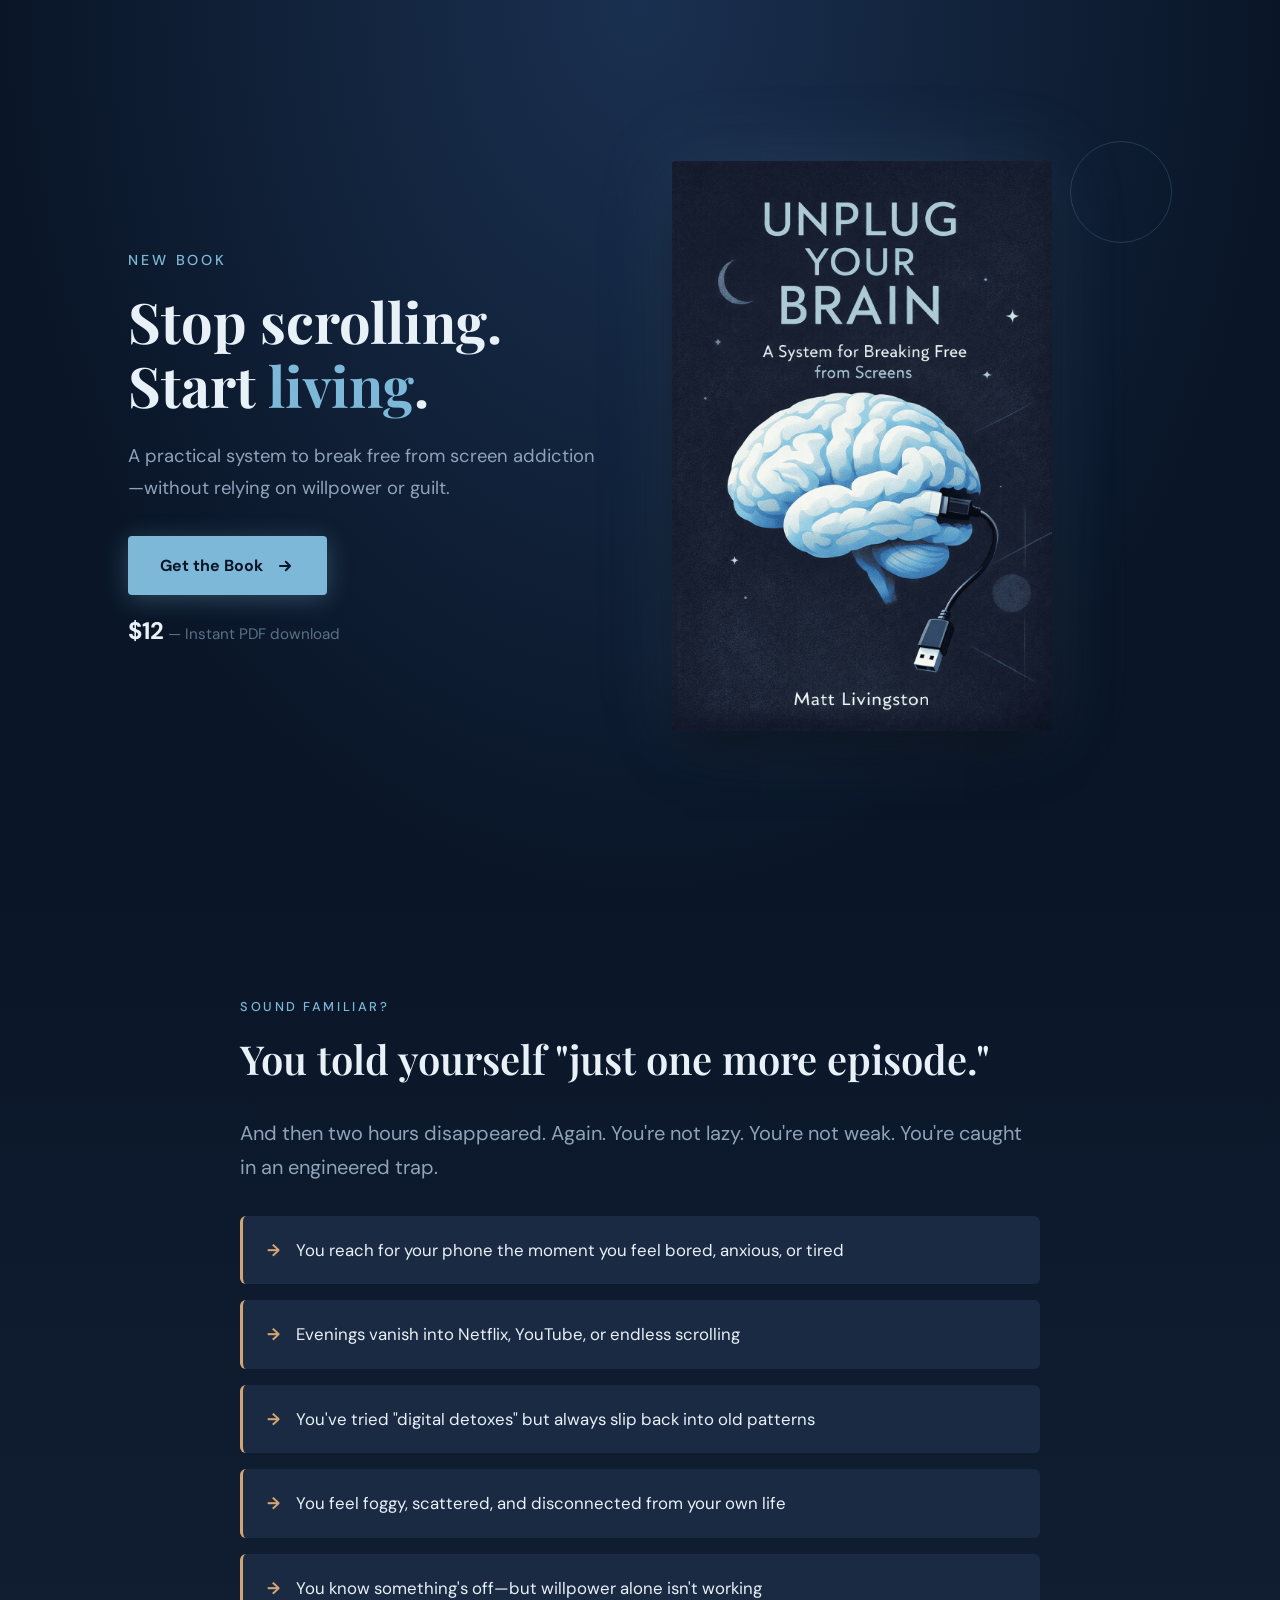
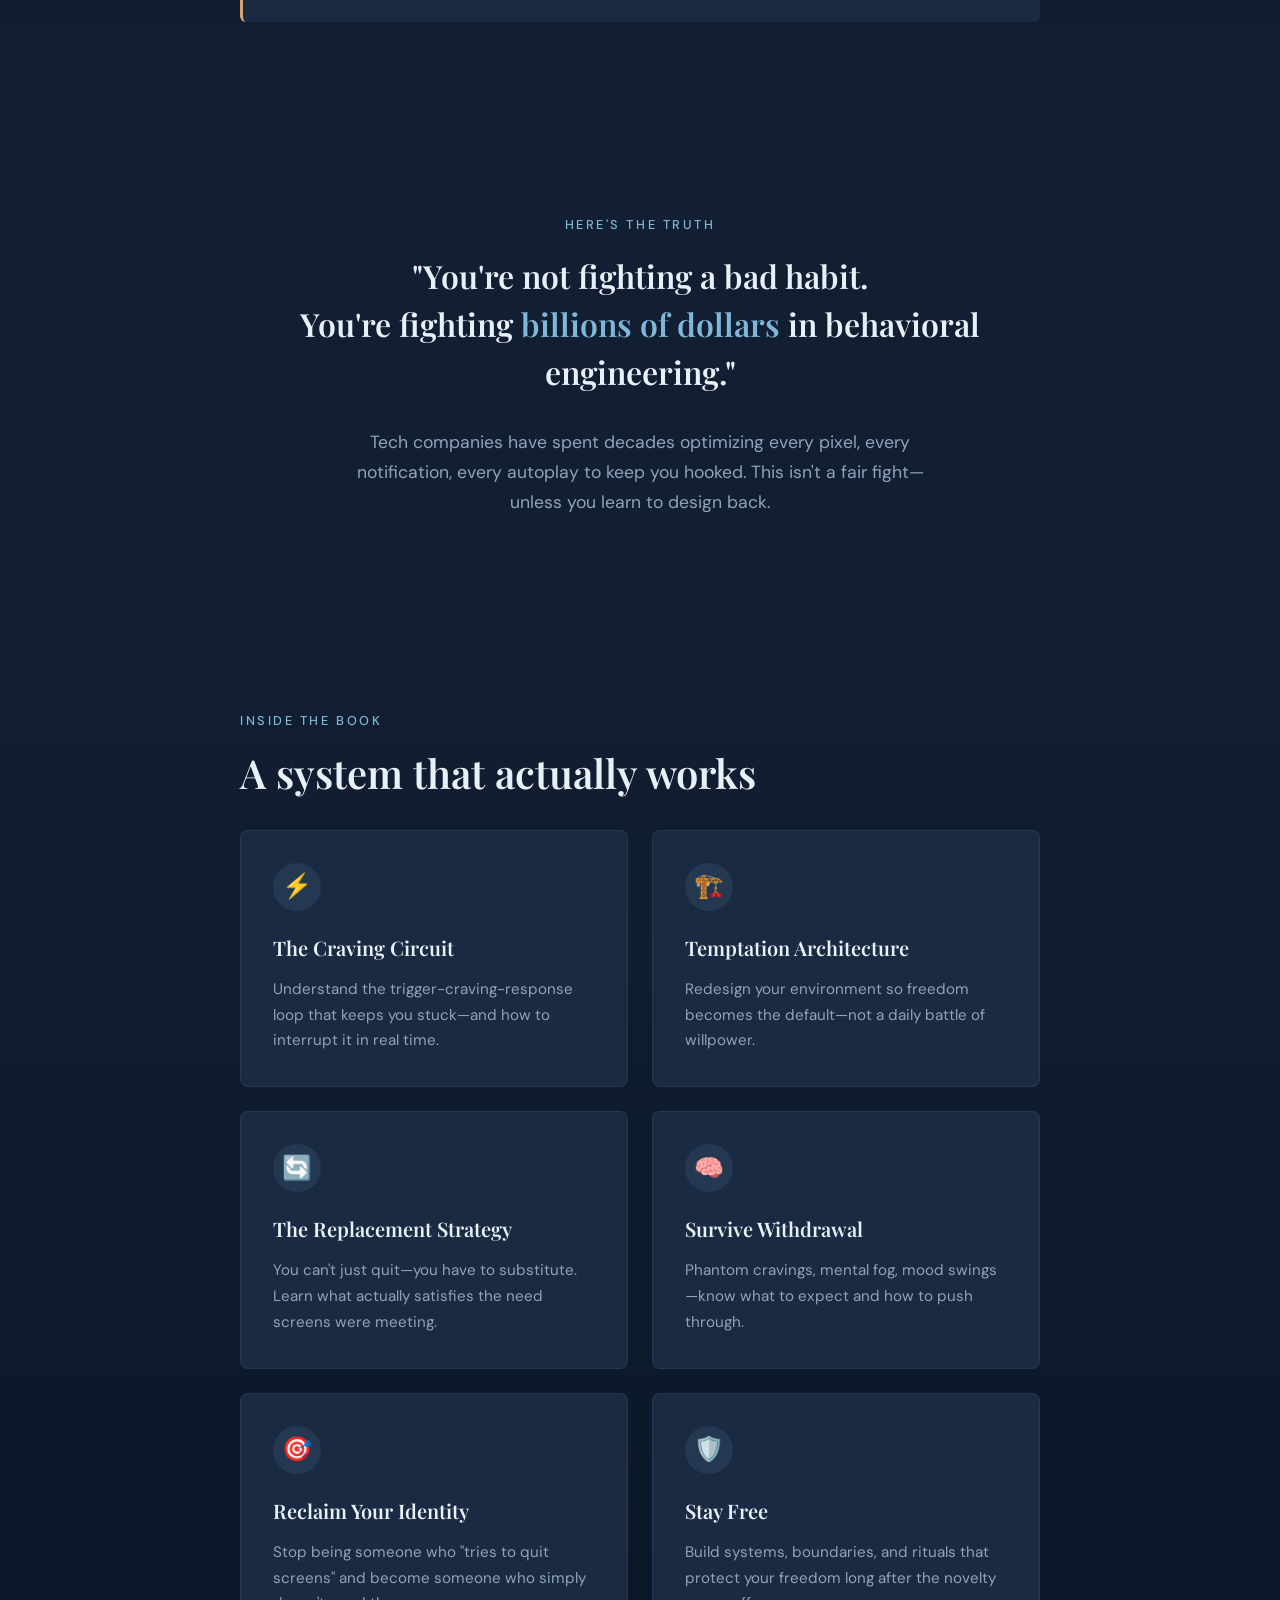
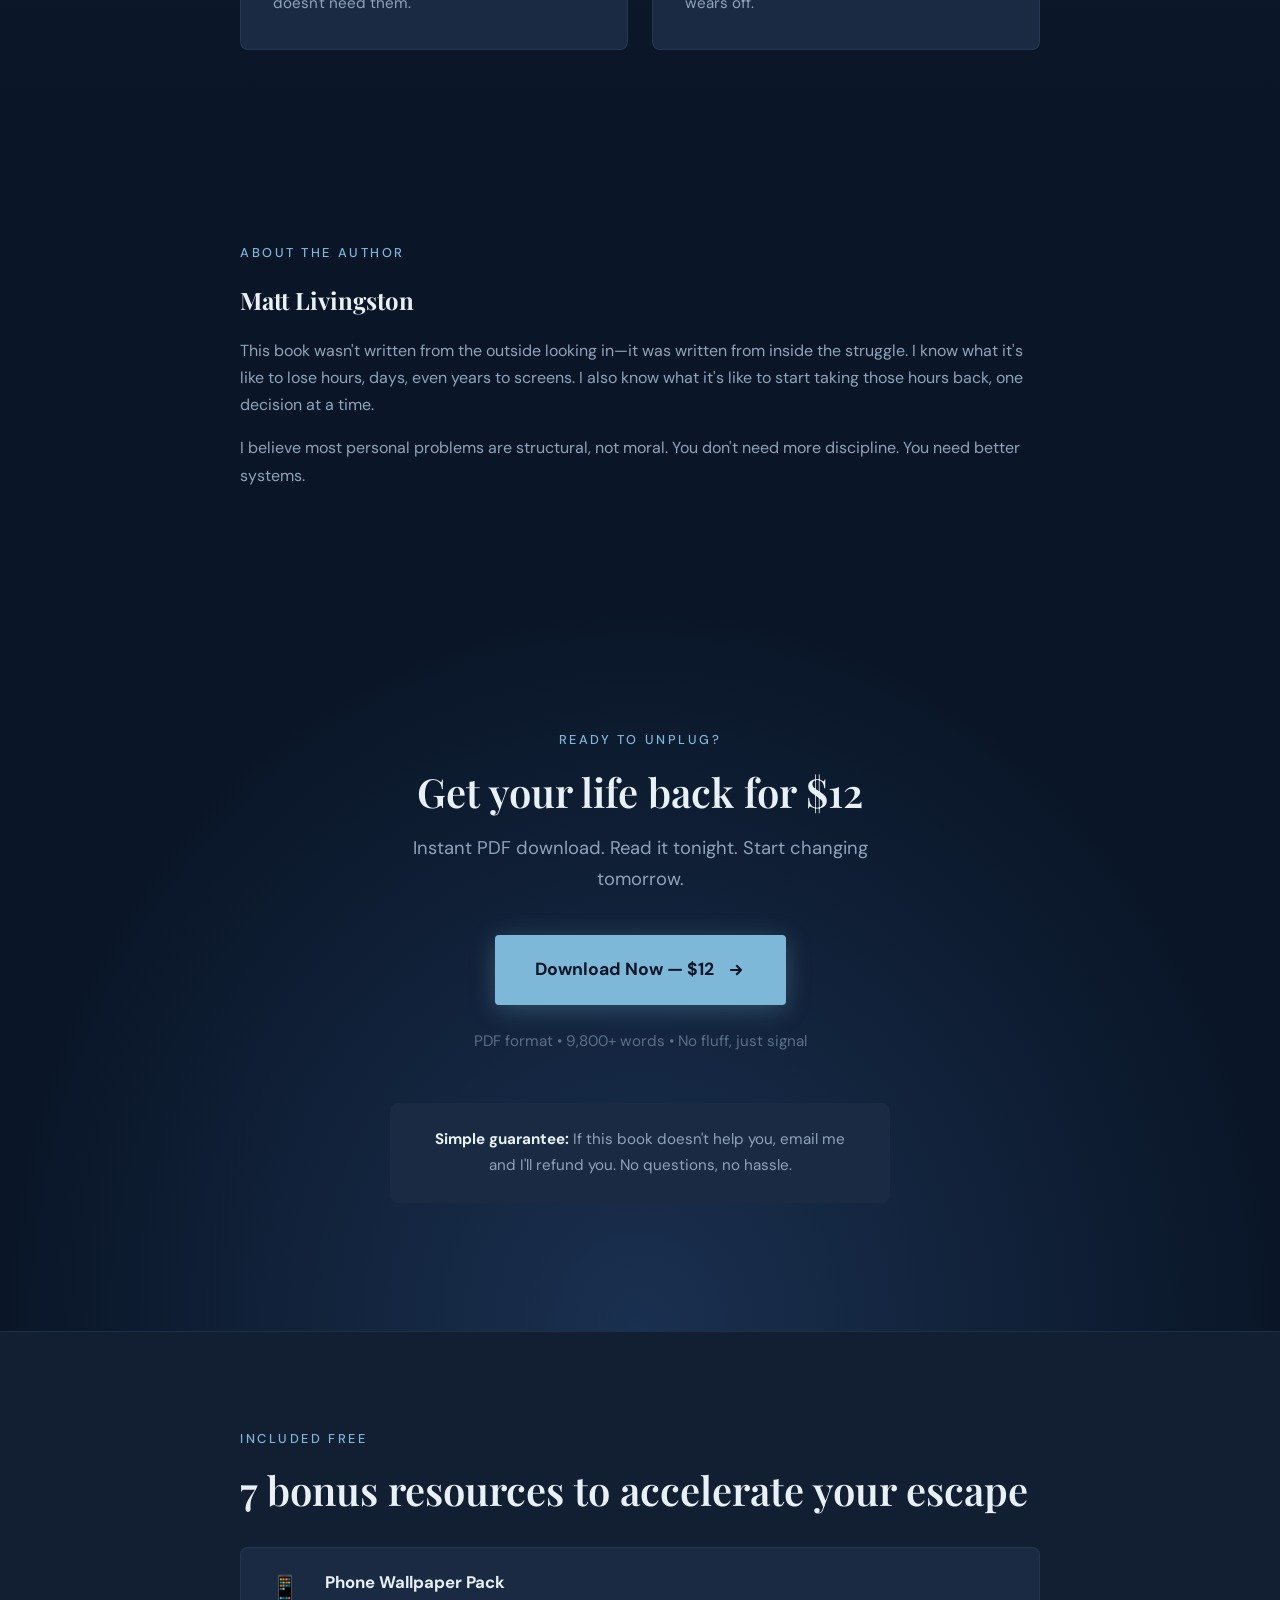
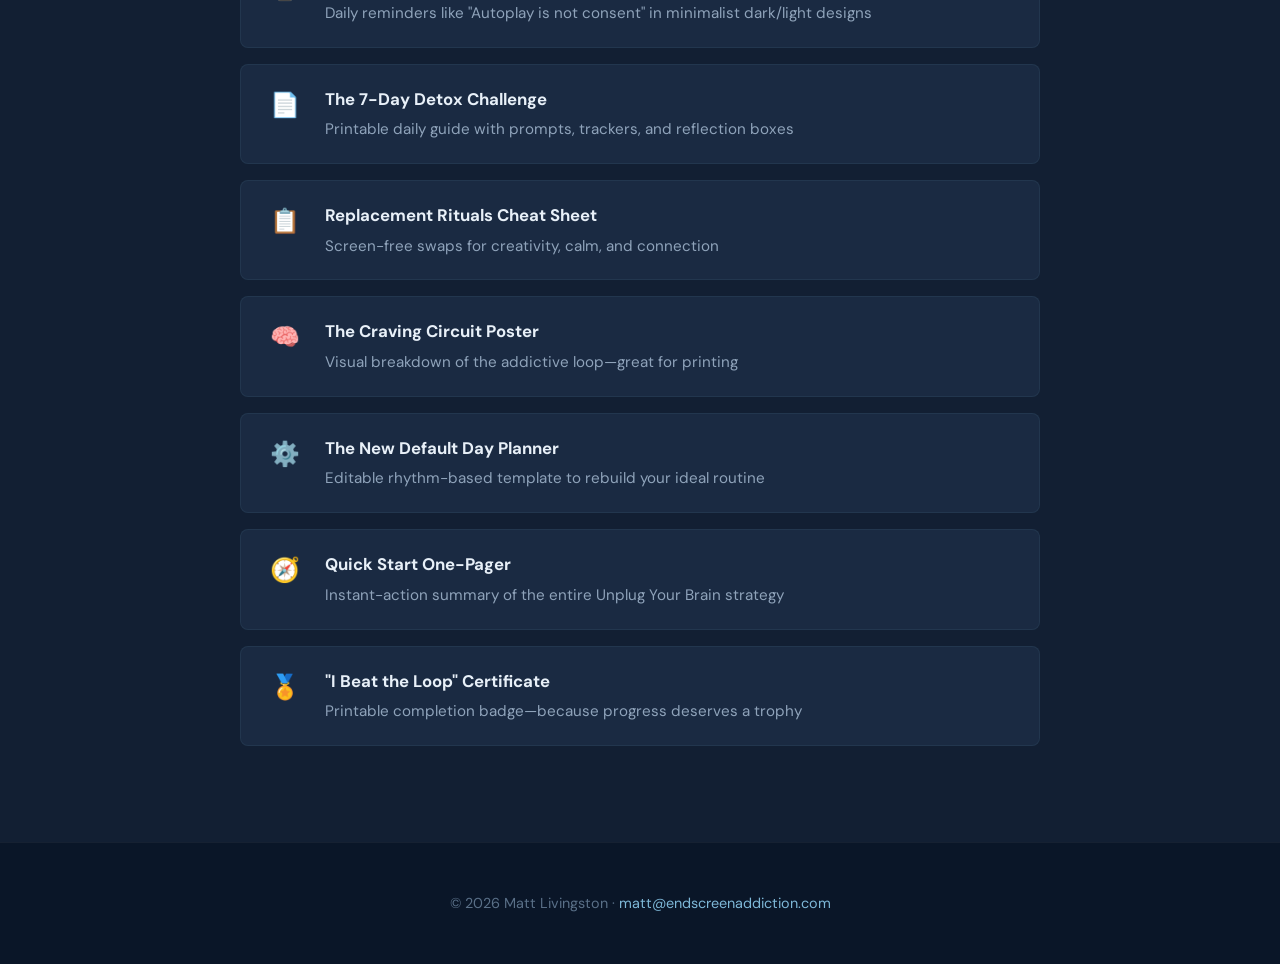
==== index.html @ 88af64a7 "launch v2" ====
<!DOCTYPE html>
<html lang="en">
<head>
  <meta charset="UTF-8">
  <meta name="viewport" content="width=device-width, initial-scale=1.0">
  <title>Unplug Your Brain — A System for Breaking Free from Screens</title>
  <link rel="preconnect" href="https://fonts.googleapis.com">
  <link rel="preconnect" href="https://fonts.gstatic.com" crossorigin>
  <link href="https://fonts.googleapis.com/css2?family=DM+Sans:ital,wght@0,400;0,500;0,700&family=Playfair+Display:wght@600;700&display=swap" rel="stylesheet">
  <style>
    :root {
      --bg-deep: #0a1628;
      --bg-mid: #121f33;
      --bg-card: #1a2a42;
      --text-primary: #e8f0f8;
      --text-secondary: #8fa3ba;
      --text-muted: #5a7088;
      --accent-blue: #7eb8d8;
      --accent-glow: #4a9cc7;
      --accent-warm: #d4a574;
    }

    * {
      margin: 0;
      padding: 0;
      box-sizing: border-box;
    }

    html {
      scroll-behavior: smooth;
    }

    body {
      font-family: 'DM Sans', sans-serif;
      background: var(--bg-deep);
      color: var(--text-primary);
      line-height: 1.7;
      overflow-x: hidden;
    }

    /* Starfield background */
    .stars {
      position: fixed;
      top: 0;
      left: 0;
      width: 100%;
      height: 100%;
      pointer-events: none;
      z-index: 0;
    }

    .star {
      position: absolute;
      width: 2px;
      height: 2px;
      background: white;
      border-radius: 50%;
      opacity: 0.3;
      animation: twinkle 3s infinite ease-in-out;
    }

    @keyframes twinkle {
      0%, 100% { opacity: 0.2; }
      50% { opacity: 0.6; }
    }

    /* Main content wrapper */
    .content {
      position: relative;
      z-index: 1;
    }

    /* Hero Section */
    .hero {
      min-height: 100vh;
      display: flex;
      align-items: center;
      justify-content: center;
      padding: 2rem;
      background: radial-gradient(ellipse at 50% 0%, #1a3050 0%, var(--bg-deep) 70%);
    }

    .hero-inner {
      max-width: 1100px;
      display: grid;
      grid-template-columns: 1fr 1fr;
      gap: 4rem;
      align-items: center;
    }

    .hero-text {
      animation: fadeInUp 1s ease-out;
    }

    @keyframes fadeInUp {
      from {
        opacity: 0;
        transform: translateY(30px);
      }
      to {
        opacity: 1;
        transform: translateY(0);
      }
    }

    .hero-tagline {
      font-size: 0.9rem;
      text-transform: uppercase;
      letter-spacing: 0.2em;
      color: var(--accent-blue);
      margin-bottom: 1rem;
      font-weight: 500;
    }

    .hero-title {
      font-family: 'Playfair Display', serif;
      font-size: clamp(2.5rem, 5vw, 3.5rem);
      font-weight: 700;
      line-height: 1.15;
      margin-bottom: 1.5rem;
    }

    .hero-title em {
      font-style: normal;
      color: var(--accent-blue);
    }

    .hero-subtitle {
      font-size: 1.15rem;
      color: var(--text-secondary);
      margin-bottom: 2rem;
      max-width: 480px;
    }

    .hero-cta {
      display: inline-flex;
      align-items: center;
      gap: 0.75rem;
      background: var(--accent-blue);
      color: var(--bg-deep);
      padding: 1rem 2rem;
      border-radius: 4px;
      text-decoration: none;
      font-weight: 700;
      font-size: 1rem;
      transition: all 0.3s ease;
      box-shadow: 0 4px 24px rgba(126, 184, 216, 0.3);
    }

    .hero-cta:hover {
      transform: translateY(-2px);
      box-shadow: 0 8px 32px rgba(126, 184, 216, 0.4);
      background: #96c8e4;
    }

    .hero-cta svg {
      width: 20px;
      height: 20px;
    }

    .hero-price {
      margin-top: 1rem;
      font-size: 0.95rem;
      color: var(--text-muted);
    }

    .hero-price strong {
      color: var(--text-primary);
      font-size: 1.5rem;
    }

    .hero-cover {
      position: relative;
      animation: fadeInUp 1s ease-out 0.2s both;
    }

    .hero-cover img {
      width: 100%;
      max-width: 380px;
      border-radius: 4px;
      box-shadow: 
        0 25px 50px -12px rgba(0, 0, 0, 0.5),
        0 0 80px rgba(126, 184, 216, 0.15);
    }

    .hero-cover::before {
      content: '';
      position: absolute;
      top: -20px;
      right: -20px;
      width: 100px;
      height: 100px;
      border: 1px solid var(--accent-blue);
      border-radius: 50%;
      opacity: 0.2;
    }

    /* Section styling */
    section {
      padding: 6rem 2rem;
    }

    .section-inner {
      max-width: 800px;
      margin: 0 auto;
    }

    .section-label {
      font-size: 0.8rem;
      text-transform: uppercase;
      letter-spacing: 0.2em;
      color: var(--accent-blue);
      margin-bottom: 1rem;
      font-weight: 500;
    }

    .section-title {
      font-family: 'Playfair Display', serif;
      font-size: clamp(1.8rem, 4vw, 2.5rem);
      font-weight: 600;
      margin-bottom: 2rem;
      line-height: 1.25;
    }

    /* Problem Section */
    .problem {
      background: linear-gradient(180deg, var(--bg-deep) 0%, var(--bg-mid) 100%);
    }

    .problem-text {
      font-size: 1.25rem;
      color: var(--text-secondary);
      margin-bottom: 2rem;
    }

    .problem-list {
      list-style: none;
      display: grid;
      gap: 1rem;
    }

    .problem-list li {
      display: flex;
      align-items: flex-start;
      gap: 1rem;
      padding: 1.25rem 1.5rem;
      background: var(--bg-card);
      border-radius: 6px;
      border-left: 3px solid var(--accent-warm);
      font-size: 1.05rem;
    }

    .problem-list li::before {
      content: '→';
      color: var(--accent-warm);
      font-weight: 700;
      flex-shrink: 0;
    }

    /* Reframe Section */
    .reframe {
      background: var(--bg-mid);
      text-align: center;
    }

    .reframe-inner {
      max-width: 700px;
      margin: 0 auto;
    }

    .reframe-quote {
      font-family: 'Playfair Display', serif;
      font-size: clamp(1.5rem, 3.5vw, 2rem);
      font-weight: 600;
      line-height: 1.5;
      margin-bottom: 2rem;
      color: var(--text-primary);
    }

    .reframe-quote em {
      font-style: normal;
      color: var(--accent-blue);
    }

    .reframe-explain {
      font-size: 1.1rem;
      color: var(--text-secondary);
      max-width: 600px;
      margin: 0 auto;
    }

    /* What You'll Learn */
    .learn {
      background: linear-gradient(180deg, var(--bg-mid) 0%, var(--bg-deep) 100%);
    }

    .learn-grid {
      display: grid;
      grid-template-columns: repeat(auto-fit, minmax(300px, 1fr));
      gap: 1.5rem;
      margin-top: 2rem;
    }

    .learn-card {
      background: var(--bg-card);
      padding: 2rem;
      border-radius: 8px;
      border: 1px solid rgba(126, 184, 216, 0.1);
      transition: all 0.3s ease;
    }

    .learn-card:hover {
      border-color: rgba(126, 184, 216, 0.3);
      transform: translateY(-4px);
    }

    .learn-card-icon {
      width: 48px;
      height: 48px;
      background: rgba(126, 184, 216, 0.1);
      border-radius: 50%;
      display: flex;
      align-items: center;
      justify-content: center;
      margin-bottom: 1.25rem;
      color: var(--accent-blue);
      font-size: 1.5rem;
    }

    .learn-card h3 {
      font-family: 'Playfair Display', serif;
      font-size: 1.25rem;
      margin-bottom: 0.75rem;
      font-weight: 600;
    }

    .learn-card p {
      color: var(--text-secondary);
      font-size: 0.95rem;
    }

    /* About Author */
    .author {
      background: var(--bg-deep);
    }

    .author-content {
      display: flex;
      gap: 2rem;
      align-items: flex-start;
    }

    .author-text h3 {
      font-family: 'Playfair Display', serif;
      font-size: 1.5rem;
      margin-bottom: 1rem;
    }

    .author-text p {
      color: var(--text-secondary);
      margin-bottom: 1rem;
    }

    /* Final CTA */
    .final-cta {
      background: radial-gradient(ellipse at 50% 100%, #1a3050 0%, var(--bg-deep) 70%);
      text-align: center;
      padding: 8rem 2rem;
    }

    .final-cta .section-title {
      margin-bottom: 1rem;
    }

    .final-cta-subtitle {
      font-size: 1.15rem;
      color: var(--text-secondary);
      margin-bottom: 2.5rem;
      max-width: 500px;
      margin-left: auto;
      margin-right: auto;
    }

    .final-cta .hero-cta {
      font-size: 1.1rem;
      padding: 1.25rem 2.5rem;
    }

    .final-cta .hero-price {
      margin-top: 1.5rem;
    }

    .guarantee {
      margin-top: 3rem;
      padding: 1.5rem 2rem;
      background: var(--bg-card);
      border-radius: 8px;
      display: inline-block;
      max-width: 500px;
    }

    .guarantee p {
      color: var(--text-secondary);
      font-size: 0.95rem;
    }

    .guarantee strong {
      color: var(--text-primary);
    }

    /* Footer */
    footer {
      padding: 3rem 2rem;
      text-align: center;
      color: var(--text-muted);
      font-size: 0.9rem;
      border-top: 1px solid rgba(255,255,255,0.05);
    }

    footer a {
      color: var(--accent-blue);
      text-decoration: none;
    }

    /* Bonuses */
    .bonuses {
      background: var(--bg-mid);
      border-top: 1px solid rgba(126, 184, 216, 0.1);
    }

    .bonus-list {
      list-style: none;
      display: grid;
      gap: 1rem;
      margin-top: 2rem;
    }

    .bonus-list li {
      display: flex;
      align-items: flex-start;
      gap: 1.25rem;
      padding: 1.25rem 1.5rem;
      background: var(--bg-card);
      border-radius: 8px;
      border: 1px solid rgba(126, 184, 216, 0.08);
      transition: all 0.3s ease;
    }

    .bonus-list li:hover {
      border-color: rgba(126, 184, 216, 0.2);
    }

    .bonus-icon {
      font-size: 1.5rem;
      flex-shrink: 0;
      width: 40px;
      text-align: center;
    }

    .bonus-list strong {
      display: block;
      font-size: 1.05rem;
      margin-bottom: 0.25rem;
      color: var(--text-primary);
    }

    .bonus-list p {
      color: var(--text-secondary);
      font-size: 0.95rem;
      margin: 0;
    }

    /* Mobile */
    @media (max-width: 768px) {
      .hero-inner {
        grid-template-columns: 1fr;
        text-align: center;
        gap: 3rem;
      }

      .hero-text {
        order: 1;
      }

      .hero-cover {
        order: 0;
      }

      .hero-cover img {
        max-width: 280px;
        margin: 0 auto;
        display: block;
      }

      .hero-subtitle {
        margin-left: auto;
        margin-right: auto;
      }

      .author-content {
        flex-direction: column;
      }

      section {
        padding: 4rem 1.5rem;
      }
    }
  </style>
</head>
<body>
  <!-- Starfield -->
  <div class="stars" id="stars"></div>

  <div class="content">
    <!-- Hero -->
    <section class="hero">
      <div class="hero-inner">
        <div class="hero-text">
          <p class="hero-tagline">New Book</p>
          <h1 class="hero-title">Stop scrolling.<br>Start <em>living</em>.</h1>
          <p class="hero-subtitle">A practical system to break free from screen addiction—without relying on willpower or guilt.</p>
          <a href="/buy" class="hero-cta">
            Get the Book
            <svg xmlns="http://www.w3.org/2000/svg" fill="none" viewBox="0 0 24 24" stroke="currentColor" stroke-width="2.5">
              <path stroke-linecap="round" stroke-linejoin="round" d="M13 7l5 5m0 0l-5 5m5-5H6" />
            </svg>
          </a>
          <p class="hero-price"><strong>$12</strong> — Instant PDF download</p>
        </div>
        <div class="hero-cover">
          <img src="unplug-cover.png" alt="Unplug Your Brain book cover">
        </div>
      </div>
    </section>

    <!-- Problem -->
    <section class="problem">
      <div class="section-inner">
        <p class="section-label">Sound familiar?</p>
        <h2 class="section-title">You told yourself "just one more episode."</h2>
        <p class="problem-text">And then two hours disappeared. Again. You're not lazy. You're not weak. You're caught in an engineered trap.</p>
        <ul class="problem-list">
          <li>You reach for your phone the moment you feel bored, anxious, or tired</li>
          <li>Evenings vanish into Netflix, YouTube, or endless scrolling</li>
          <li>You've tried "digital detoxes" but always slip back into old patterns</li>
          <li>You feel foggy, scattered, and disconnected from your own life</li>
          <li>You know something's off—but willpower alone isn't working</li>
        </ul>
      </div>
    </section>

    <!-- Reframe -->
    <section class="reframe">
      <div class="reframe-inner">
        <p class="section-label">Here's the truth</p>
        <p class="reframe-quote">"You're not fighting a bad habit.<br>You're fighting <em>billions of dollars</em> in behavioral engineering."</p>
        <p class="reframe-explain">Tech companies have spent decades optimizing every pixel, every notification, every autoplay to keep you hooked. This isn't a fair fight—unless you learn to design back.</p>
      </div>
    </section>

    <!-- What You'll Learn -->
    <section class="learn">
      <div class="section-inner">
        <p class="section-label">Inside the book</p>
        <h2 class="section-title">A system that actually works</h2>
        <div class="learn-grid">
          <div class="learn-card">
            <div class="learn-card-icon">⚡</div>
            <h3>The Craving Circuit</h3>
            <p>Understand the trigger-craving-response loop that keeps you stuck—and how to interrupt it in real time.</p>
          </div>
          <div class="learn-card">
            <div class="learn-card-icon">🏗️</div>
            <h3>Temptation Architecture</h3>
            <p>Redesign your environment so freedom becomes the default—not a daily battle of willpower.</p>
          </div>
          <div class="learn-card">
            <div class="learn-card-icon">🔄</div>
            <h3>The Replacement Strategy</h3>
            <p>You can't just quit—you have to substitute. Learn what actually satisfies the need screens were meeting.</p>
          </div>
          <div class="learn-card">
            <div class="learn-card-icon">🧠</div>
            <h3>Survive Withdrawal</h3>
            <p>Phantom cravings, mental fog, mood swings—know what to expect and how to push through.</p>
          </div>
          <div class="learn-card">
            <div class="learn-card-icon">🎯</div>
            <h3>Reclaim Your Identity</h3>
            <p>Stop being someone who "tries to quit screens" and become someone who simply doesn't need them.</p>
          </div>
          <div class="learn-card">
            <div class="learn-card-icon">🛡️</div>
            <h3>Stay Free</h3>
            <p>Build systems, boundaries, and rituals that protect your freedom long after the novelty wears off.</p>
          </div>
        </div>
      </div>
    </section>

    <!-- About Author -->
    <section class="author">
      <div class="section-inner">
        <p class="section-label">About the author</p>
        <div class="author-content">
          <div class="author-text">
            <h3>Matt Livingston</h3>
            <p>This book wasn't written from the outside looking in—it was written from inside the struggle. I know what it's like to lose hours, days, even years to screens. I also know what it's like to start taking those hours back, one decision at a time.</p>
            <p>I believe most personal problems are structural, not moral. You don't need more discipline. You need better systems.</p>
          </div>
        </div>
      </div>
    </section>

    <!-- Final CTA -->
    <section class="final-cta" id="buy">
      <div class="section-inner">
        <p class="section-label">Ready to unplug?</p>
        <h2 class="section-title">Get your life back for $12</h2>
        <p class="final-cta-subtitle">Instant PDF download. Read it tonight. Start changing tomorrow.</p>
        <a href="/buy" class="hero-cta">
          Download Now — $12
          <svg xmlns="http://www.w3.org/2000/svg" fill="none" viewBox="0 0 24 24" stroke="currentColor" stroke-width="2.5">
            <path stroke-linecap="round" stroke-linejoin="round" d="M13 7l5 5m0 0l-5 5m5-5H6" />
          </svg>
        </a>
        <p class="hero-price">PDF format • 9,800+ words • No fluff, just signal</p>
        <div class="guarantee">
          <p><strong>Simple guarantee:</strong> If this book doesn't help you, email me and I'll refund you. No questions, no hassle.</p>
        </div>
      </div>
    </section>

    <!-- Bonuses -->
    <section class="bonuses">
      <div class="section-inner">
        <p class="section-label">Included free</p>
        <h2 class="section-title">7 bonus resources to accelerate your escape</h2>
        <ul class="bonus-list">
          <li>
            <span class="bonus-icon">📱</span>
            <div>
              <strong>Phone Wallpaper Pack</strong>
              <p>Daily reminders like "Autoplay is not consent" in minimalist dark/light designs</p>
            </div>
          </li>
          <li>
            <span class="bonus-icon">📄</span>
            <div>
              <strong>The 7-Day Detox Challenge</strong>
              <p>Printable daily guide with prompts, trackers, and reflection boxes</p>
            </div>
          </li>
          <li>
            <span class="bonus-icon">📋</span>
            <div>
              <strong>Replacement Rituals Cheat Sheet</strong>
              <p>Screen-free swaps for creativity, calm, and connection</p>
            </div>
          </li>
          <li>
            <span class="bonus-icon">🧠</span>
            <div>
              <strong>The Craving Circuit Poster</strong>
              <p>Visual breakdown of the addictive loop—great for printing</p>
            </div>
          </li>
          <li>
            <span class="bonus-icon">⚙️</span>
            <div>
              <strong>The New Default Day Planner</strong>
              <p>Editable rhythm-based template to rebuild your ideal routine</p>
            </div>
          </li>
          <li>
            <span class="bonus-icon">🧭</span>
            <div>
              <strong>Quick Start One-Pager</strong>
              <p>Instant-action summary of the entire Unplug Your Brain strategy</p>
            </div>
          </li>
          <li>
            <span class="bonus-icon">🏅</span>
            <div>
              <strong>"I Beat the Loop" Certificate</strong>
              <p>Printable completion badge—because progress deserves a trophy</p>
            </div>
          </li>
        </ul>
      </div>
    </section>

    <!-- Footer -->
    <footer>
      <p>© 2026 Matt Livingston · <a href="mailto:matt@endscreenaddiction.com">matt@endscreenaddiction.com</a></p>
    </footer>
  </div>

  <script>
    // Generate stars
    const starsContainer = document.getElementById('stars');
    for (let i = 0; i < 80; i++) {
      const star = document.createElement('div');
      star.className = 'star';
      star.style.left = Math.random() * 100 + '%';
      star.style.top = Math.random() * 100 + '%';
      star.style.animationDelay = Math.random() * 3 + 's';
      star.style.width = (Math.random() * 2 + 1) + 'px';
      star.style.height = star.style.width;
      starsContainer.appendChild(star);
    }
  </script>
</body>
</html>
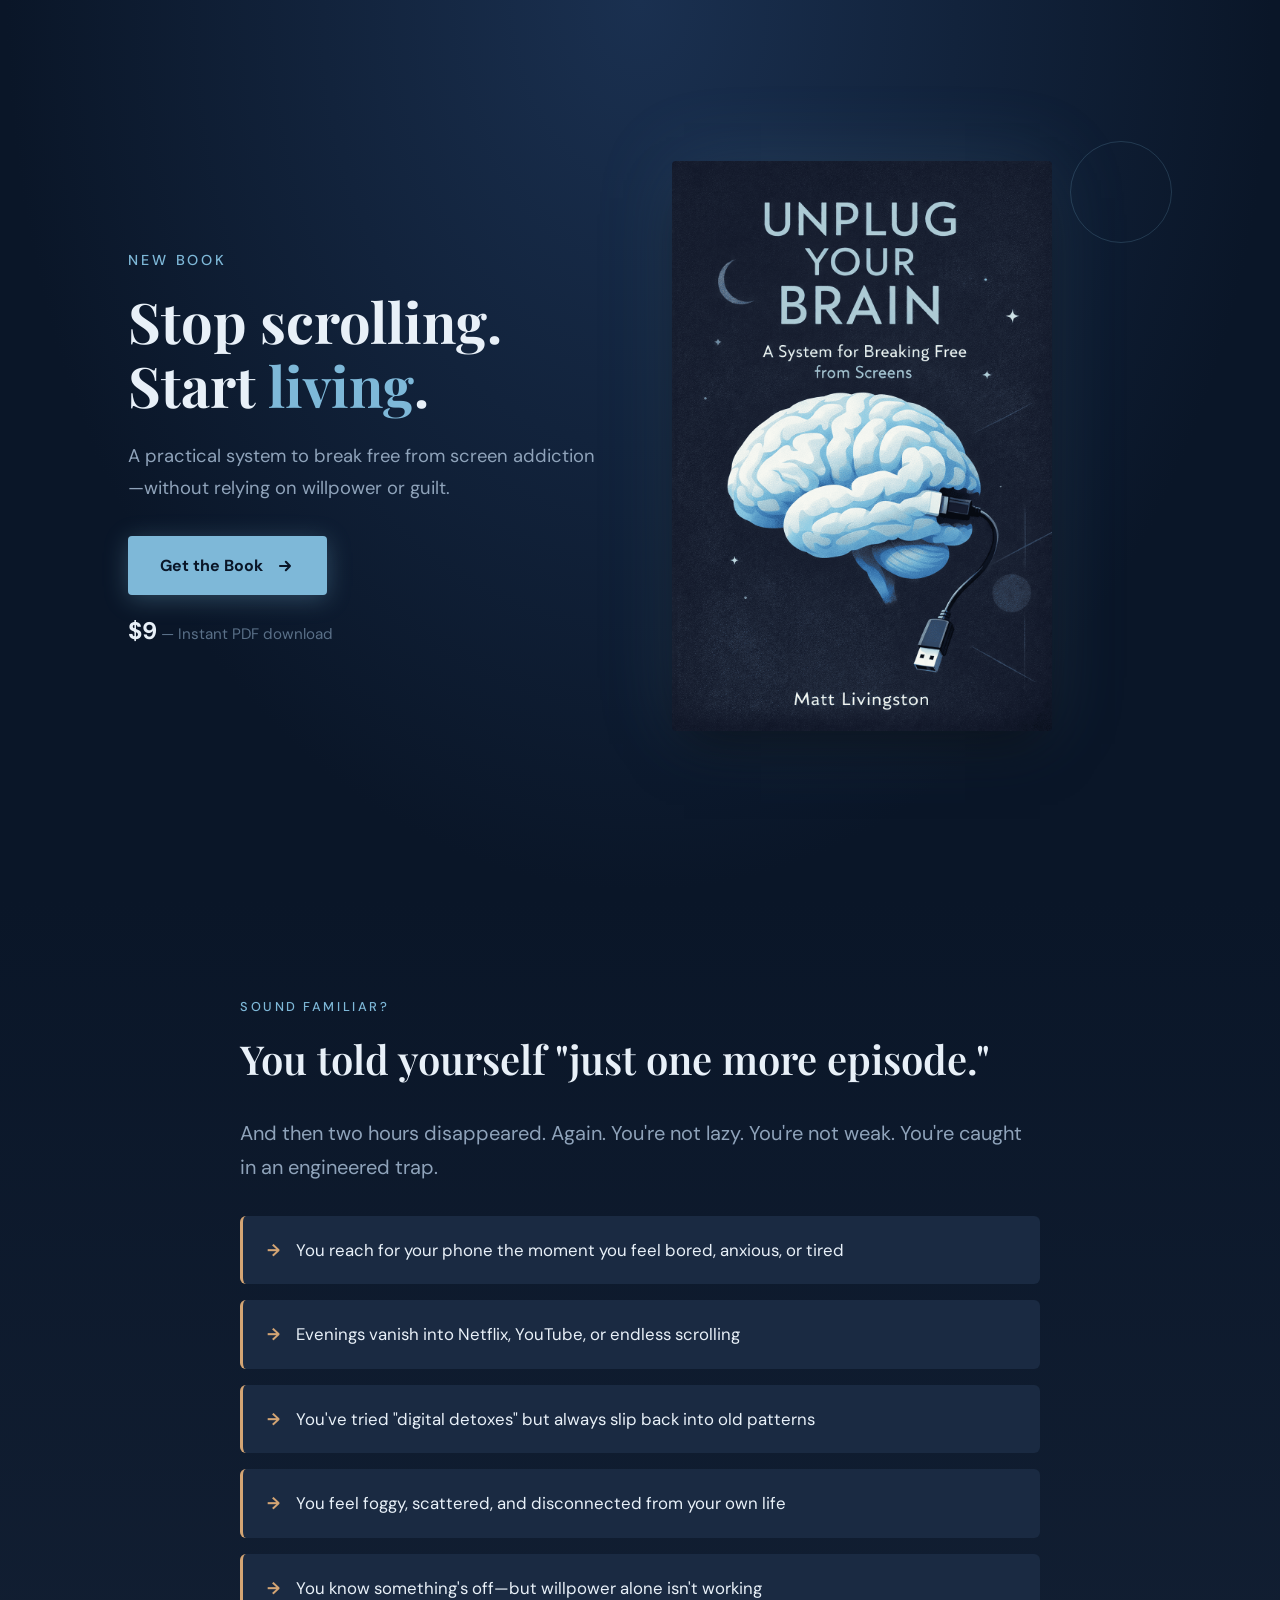
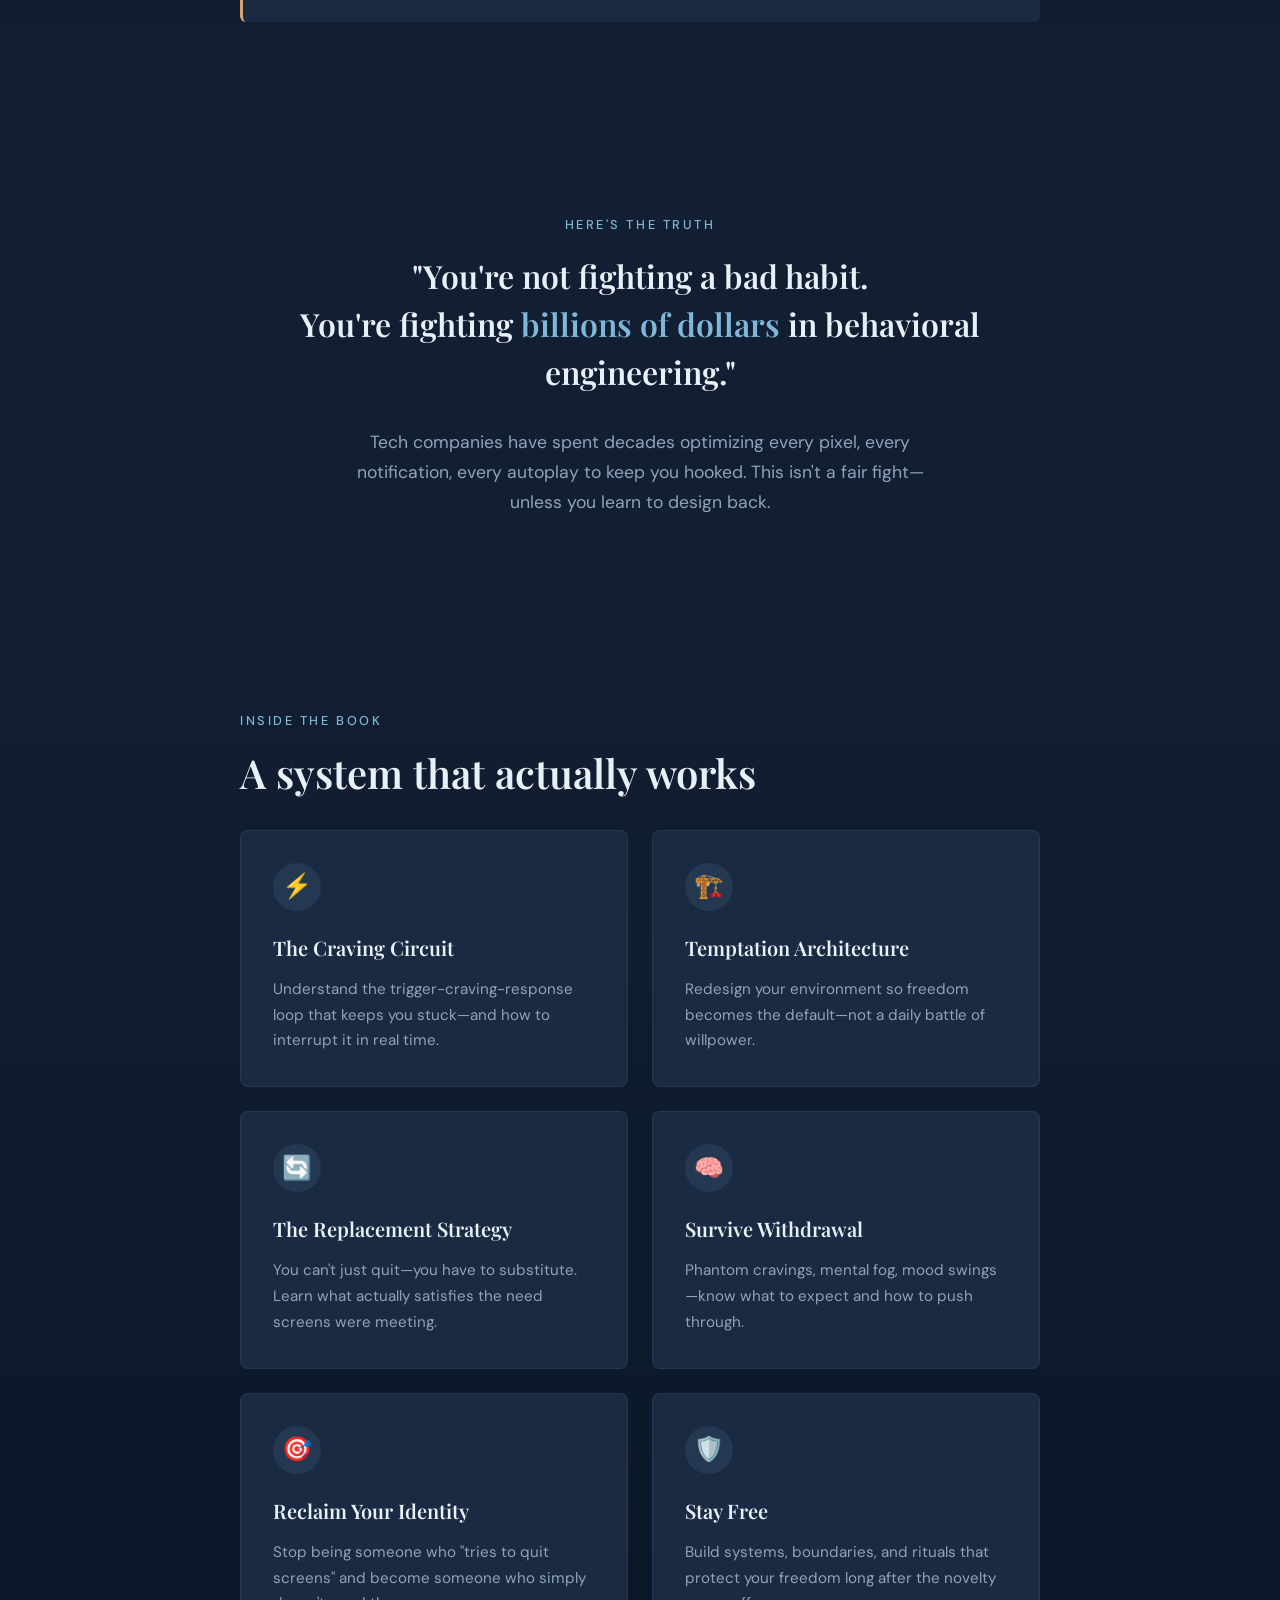
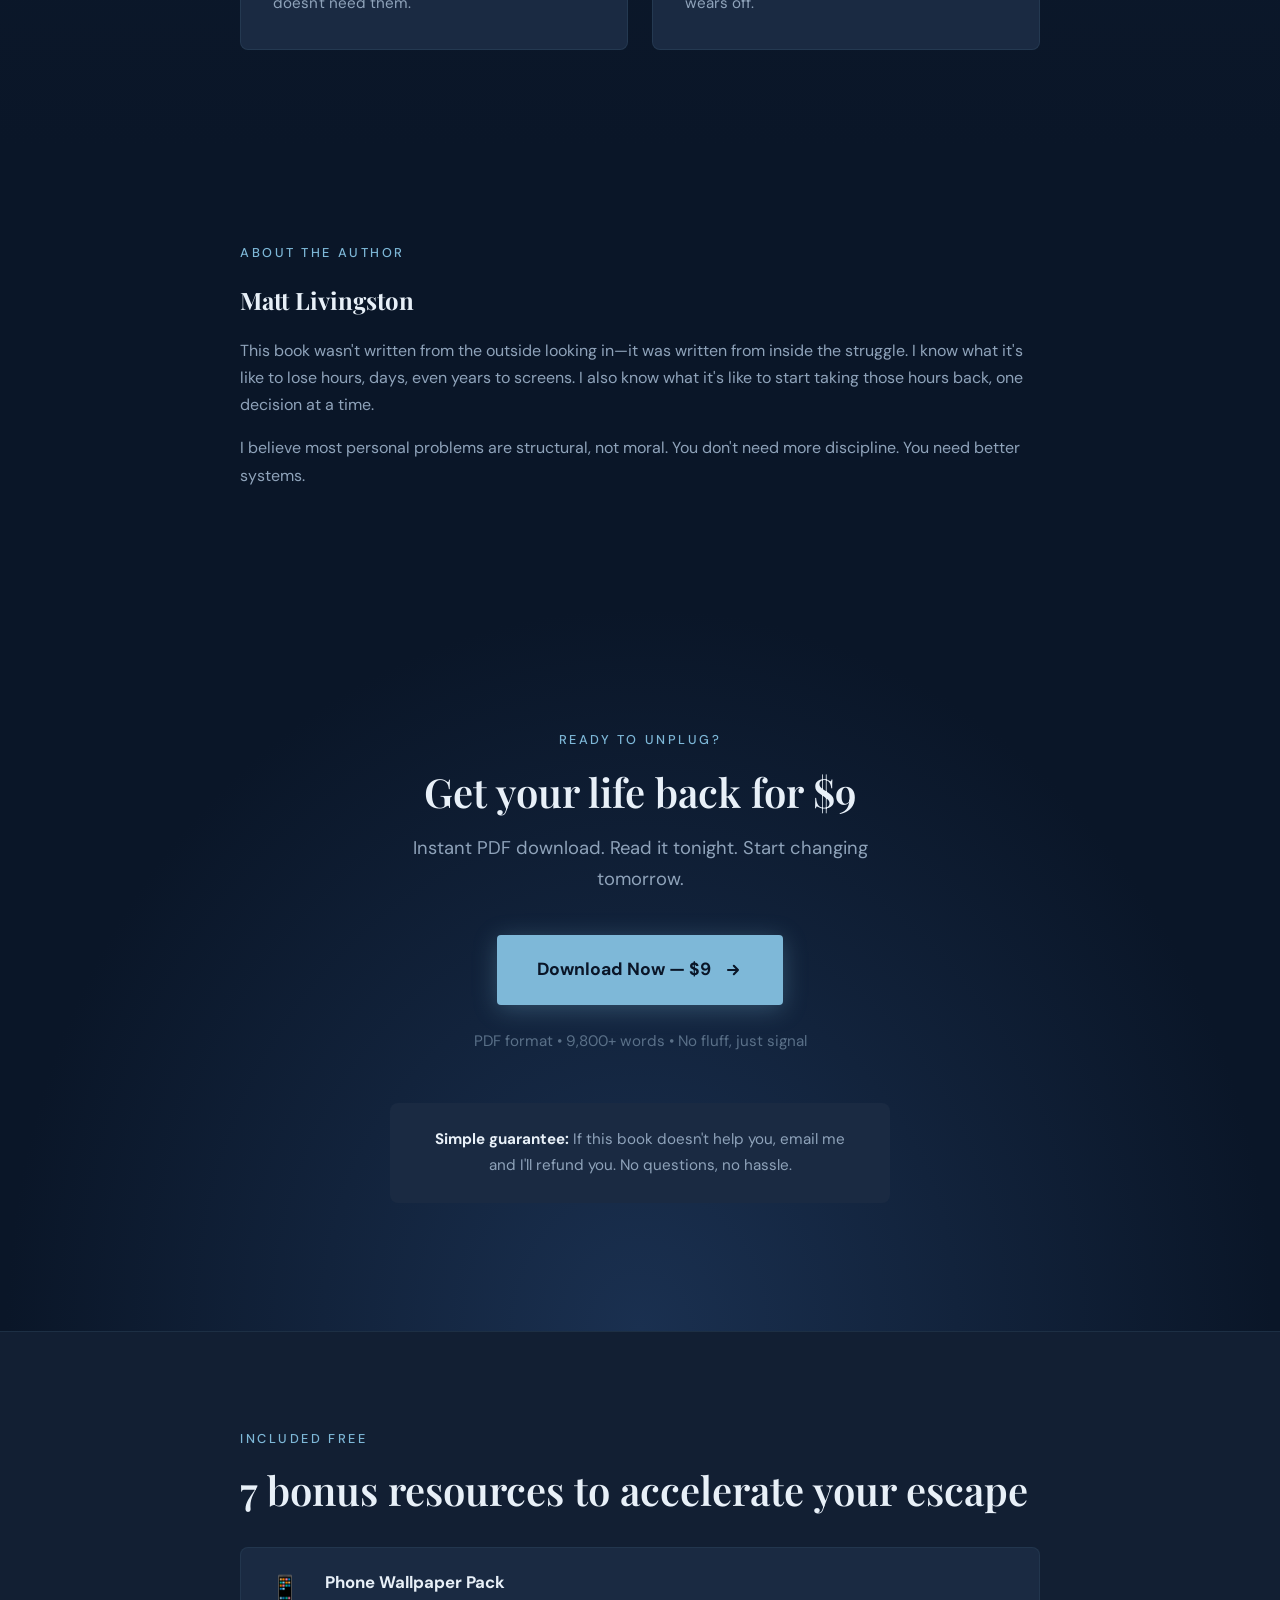
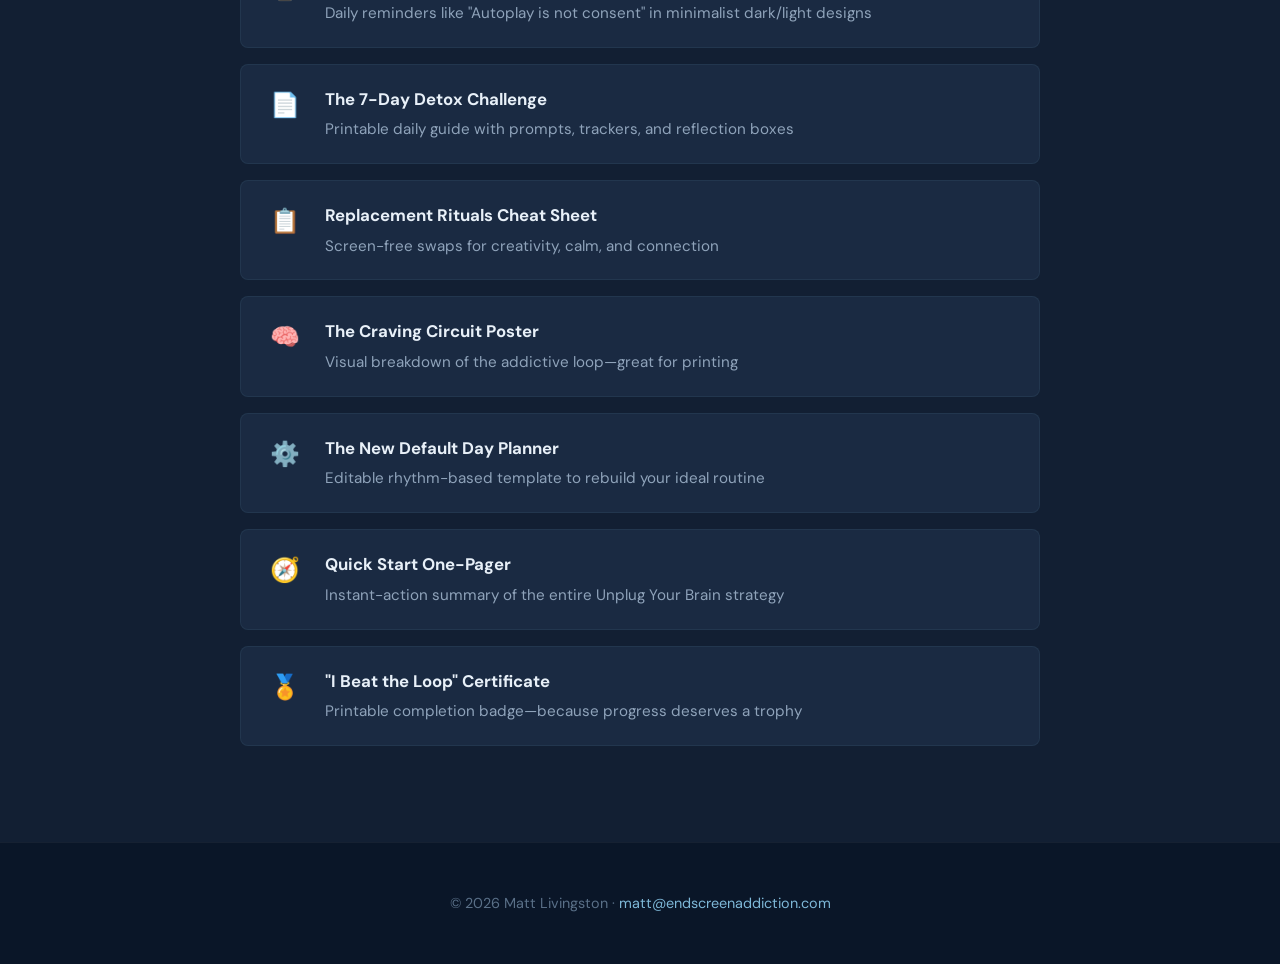
==== commit d2ffebde: "Update index.html" ====
--- a/index.html
+++ b/index.html
@@ -525,7 +525,7 @@
               <path stroke-linecap="round" stroke-linejoin="round" d="M13 7l5 5m0 0l-5 5m5-5H6" />
             </svg>
           </a>
-          <p class="hero-price"><strong>$12</strong> — Instant PDF download</p>
+          <p class="hero-price"><strong>$9</strong> — Instant PDF download</p>
         </div>
         <div class="hero-cover">
           <img src="unplug-cover.png" alt="Unplug Your Brain book cover">
@@ -616,10 +616,10 @@
     <section class="final-cta" id="buy">
       <div class="section-inner">
         <p class="section-label">Ready to unplug?</p>
-        <h2 class="section-title">Get your life back for $12</h2>
+        <h2 class="section-title">Get your life back for $9</h2>
         <p class="final-cta-subtitle">Instant PDF download. Read it tonight. Start changing tomorrow.</p>
         <a href="/buy" class="hero-cta">
-          Download Now — $12
+          Download Now — $9
           <svg xmlns="http://www.w3.org/2000/svg" fill="none" viewBox="0 0 24 24" stroke="currentColor" stroke-width="2.5">
             <path stroke-linecap="round" stroke-linejoin="round" d="M13 7l5 5m0 0l-5 5m5-5H6" />
           </svg>
